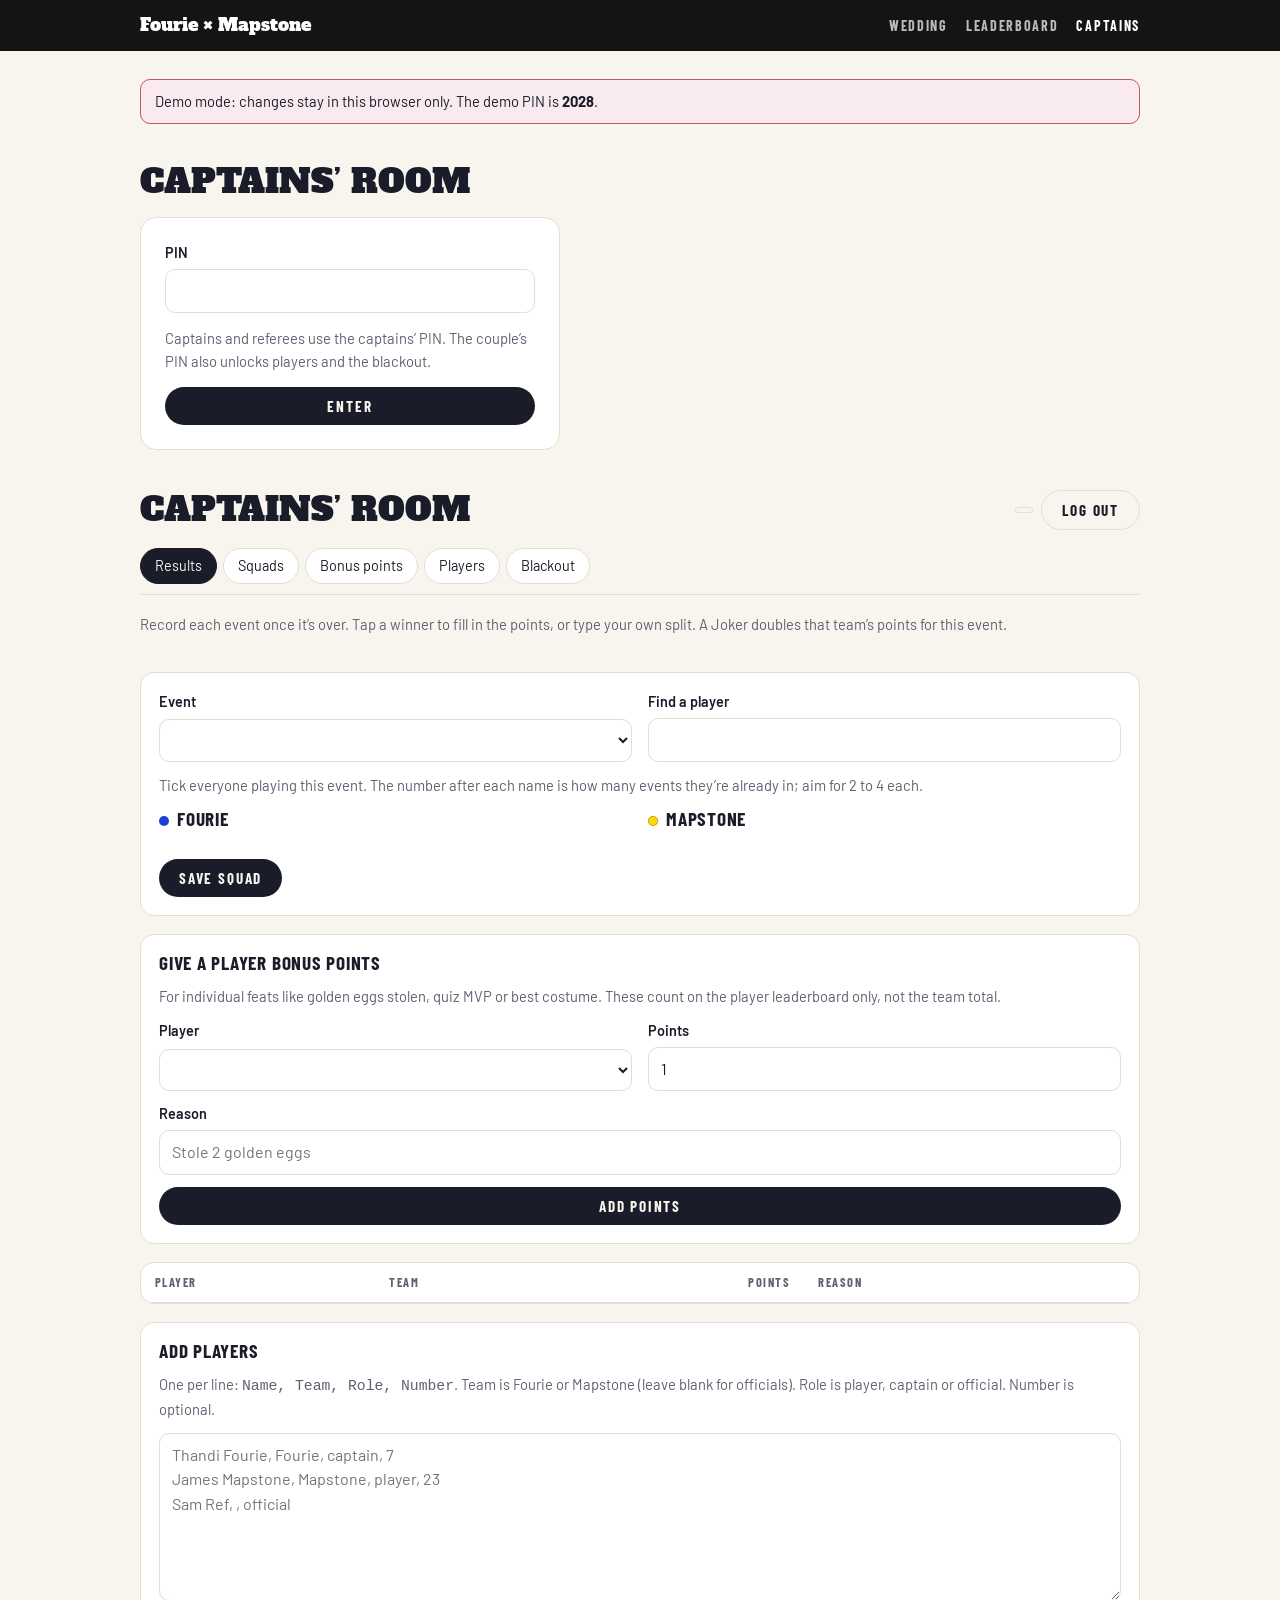
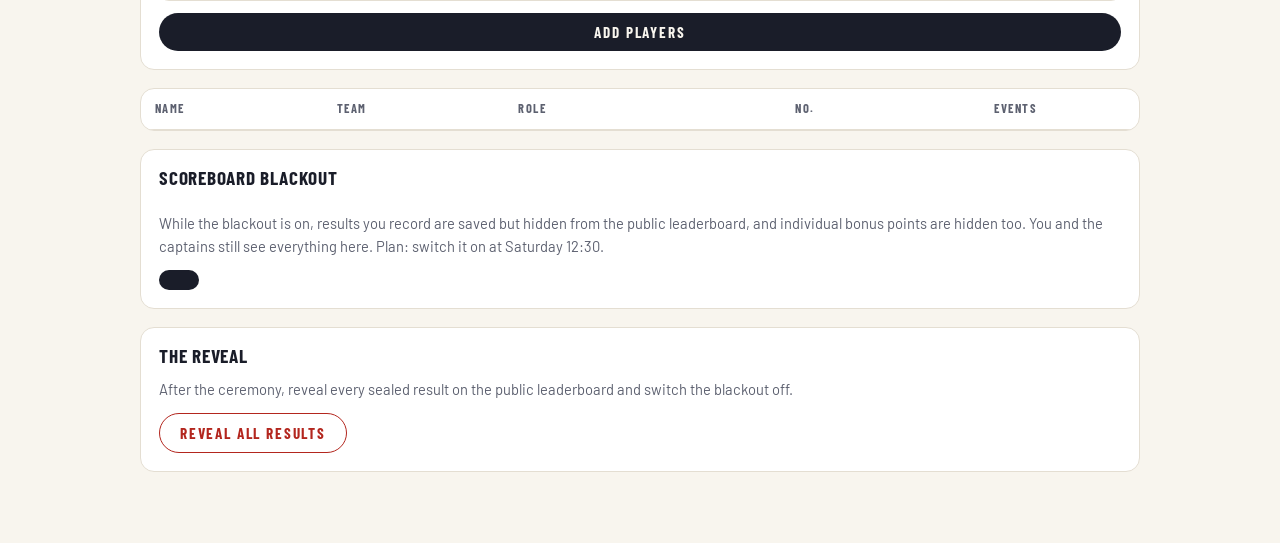
==== captains.html @ 5e683407 "Add wedding site with RSVP, leaderboard and captains' room Guest site, public leaderboard and a PIN-" ====
<!doctype html>
<html lang="en"><head><meta charset="utf-8"><meta name="viewport" content="width=device-width,initial-scale=1,viewport-fit=cover">
<title>Captains · Fourie × Mapstone</title>
<meta name="robots" content="noindex">
<link rel="preconnect" href="https://fonts.googleapis.com">
<link rel="stylesheet" href="https://fonts.googleapis.com/css2?family=Alfa+Slab+One&family=Barlow+Condensed:ital,wght@0,700;1,900&family=Barlow:wght@400;500;600&display=swap">
<link rel="stylesheet" href="assets/board.css">
<style>
.login{max-width:420px;background:var(--surface);border:1px solid var(--line);border-radius:16px;padding:24px;display:grid;gap:14px}
.tabs{display:flex;gap:6px;flex-wrap:wrap;border-bottom:1px solid var(--line);padding-bottom:10px}
.panel{display:grid;gap:18px}
.card{background:var(--surface);border:1px solid var(--line);border-radius:14px;padding:18px;display:grid;gap:12px;min-width:0}
.ev{display:grid;grid-template-columns:minmax(0,1.3fr) minmax(0,2fr);gap:14px;align-items:start}
.ev .ctrl{display:grid;gap:10px}
.line{display:flex;flex-wrap:wrap;gap:8px;align-items:center}
.line input[type=number]{width:6.5rem}
.line select{width:auto}
.field{display:grid;gap:4px;min-width:0}
.field label{font-weight:600;font-size:.9rem}
.cols{display:grid;grid-template-columns:1fr 1fr;gap:16px}
.picks{display:grid;gap:4px;max-height:420px;overflow:auto;padding-right:4px}
.pick{display:flex;gap:10px;align-items:center;padding:6px 8px;border-radius:8px}
.pick:hover{background:var(--bg)}
.pick input{width:18px;height:18px}
.pick .n{flex:1;min-width:0}
.warn{color:var(--err);font-size:.8rem;font-weight:600}
.toast{position:fixed;left:50%;bottom:calc(20px + env(safe-area-inset-bottom,0px));transform:translateX(-50%);background:var(--ink);color:#fff;padding:10px 18px;border-radius:999px;font-weight:500;z-index:10}
.toast.err{background:var(--err)}
.saved{color:var(--ok);font-weight:600;font-size:.88rem}
@media (max-width:700px){.ev,.cols{grid-template-columns:1fr}}
</style>
</head><body>
<header class="top">
  <div class="wrap bar">
    <a class="home" href="index.html">Fourie × Mapstone</a>
    <nav><a href="index.html">Wedding</a><a href="leaderboard.html">Leaderboard</a><a href="captains.html" aria-current="page">Captains</a></nav>
  </div>
</header>

<main class="wrap stack">
  <p class="demo" id="demo" hidden>Demo mode: changes stay in this browser only. The demo PIN is <strong>2028</strong>.</p>

  <section id="login-view" class="stack">
    <h2>Captains’ room</h2>
    <form class="login" id="login">
      <div class="field"><label for="pin">PIN</label><input type="password" id="pin" autocomplete="current-password" required></div>
      <p class="hint">Captains and referees use the captains’ PIN. The couple’s PIN also unlocks players and the blackout.</p>
      <p class="warn" id="login-err" role="alert" hidden></p>
      <button class="btn" type="submit">Enter</button>
    </form>
  </section>

  <section id="app" class="stack" hidden>
    <div class="row-head">
      <h2>Captains’ room</h2>
      <div class="line"><span class="pill" id="role-pill"></span><button class="btn ghost" id="logout" type="button">Log out</button></div>
    </div>
    <div class="tabs" role="tablist">
      <button class="chip on" data-tab="results" role="tab">Results</button>
      <button class="chip" data-tab="squads" role="tab">Squads</button>
      <button class="chip" data-tab="bonus" role="tab">Bonus points</button>
      <button class="chip couple" data-tab="players" role="tab">Players</button>
      <button class="chip couple" data-tab="settings" role="tab">Blackout</button>
    </div>

    <!-- RESULTS -->
    <div class="panel" data-panel="results">
      <p class="hint">Record each event once it’s over. Tap a winner to fill in the points, or type your own split. A Joker doubles that team’s points for this event.</p>
      <div id="results" class="stack"></div>
    </div>

    <!-- SQUADS -->
    <div class="panel" data-panel="squads" hidden>
      <div class="card">
        <div class="cols">
          <div class="field"><label for="sq-event">Event</label><select id="sq-event"></select></div>
          <div class="field"><label for="sq-q">Find a player</label><input type="search" id="sq-q"></div>
        </div>
        <p class="hint">Tick everyone playing this event. The number after each name is how many events they’re already in; aim for 2 to 4 each.</p>
        <div class="cols">
          <div class="stack"><h3><span class="dot df"></span>Fourie <span class="muted" id="sq-cf"></span></h3><div class="picks" id="sq-f"></div></div>
          <div class="stack"><h3><span class="dot dm"></span>Mapstone <span class="muted" id="sq-cm"></span></h3><div class="picks" id="sq-m"></div></div>
        </div>
        <div class="line"><button class="btn" id="sq-save" type="button">Save squad</button><span class="saved" id="sq-saved" hidden>Saved</span></div>
      </div>
    </div>

    <!-- BONUS -->
    <div class="panel" data-panel="bonus" hidden>
      <form class="card" id="bonus-form">
        <h3>Give a player bonus points</h3>
        <p class="hint">For individual feats like golden eggs stolen, quiz MVP or best costume. These count on the player leaderboard only, not the team total.</p>
        <div class="cols">
          <div class="field"><label for="b-player">Player</label><select id="b-player" required></select></div>
          <div class="field"><label for="b-points">Points</label><input type="number" id="b-points" value="1" step="1" required></div>
        </div>
        <div class="field"><label for="b-reason">Reason</label><input type="text" id="b-reason" placeholder="Stole 2 golden eggs"></div>
        <button class="btn" type="submit">Add points</button>
      </form>
      <div class="tbl"><table><thead><tr><th>Player</th><th>Team</th><th class="num">Points</th><th>Reason</th><th></th></tr></thead><tbody id="bonus-list"></tbody></table></div>
    </div>

    <!-- PLAYERS -->
    <div class="panel" data-panel="players" hidden>
      <form class="card" id="add-form">
        <h3>Add players</h3>
        <p class="hint">One per line: <code>Name, Team, Role, Number</code>. Team is Fourie or Mapstone (leave blank for officials). Role is player, captain or official. Number is optional.</p>
        <label class="sr" for="add-text">Players to add</label>
        <textarea id="add-text" rows="6" placeholder="Thandi Fourie, Fourie, captain, 7&#10;James Mapstone, Mapstone, player, 23&#10;Sam Ref, , official"></textarea>
        <button class="btn" type="submit">Add players</button>
      </form>
      <div class="tbl"><table><thead><tr><th>Name</th><th>Team</th><th>Role</th><th class="num">No.</th><th class="num">Events</th><th></th></tr></thead><tbody id="player-list"></tbody></table></div>
    </div>

    <!-- SETTINGS -->
    <div class="panel" data-panel="settings" hidden>
      <div class="card">
        <h3>Scoreboard blackout</h3>
        <p id="bo-status"></p>
        <p class="hint">While the blackout is on, results you record are saved but hidden from the public leaderboard, and individual bonus points are hidden too. You and the captains still see everything here. Plan: switch it on at Saturday 12:30.</p>
        <div class="line"><button class="btn" id="bo-toggle" type="button"></button></div>
      </div>
      <div class="card">
        <h3>The reveal</h3>
        <p class="hint">After the ceremony, reveal every sealed result on the public leaderboard and switch the blackout off.</p>
        <div class="line"><button class="btn danger" id="reveal" type="button">Reveal all results</button><span class="warn" id="reveal-confirm" hidden>Tap again to confirm</span></div>
      </div>
    </div>
  </section>
</main>
<div class="toast" id="toast" hidden></div>

<script src="assets/config.js"></script>
<script src="assets/store.js"></script>
<script>
const $ = id => document.getElementById(id);
const esc = s => String(s ?? "").replace(/[&<>"']/g, c => ({ "&": "&amp;", "<": "&lt;", ">": "&gt;", '"': "&quot;", "'": "&#39;" }[c]));
let pin = "", role = null, db = null, tab = "results";

function toast(msg, isErr) {
  const t = $("toast"); t.textContent = msg; t.className = "toast" + (isErr ? " err" : ""); t.hidden = false;
  clearTimeout(toast.t); toast.t = setTimeout(() => (t.hidden = true), 2600);
}
async function act(action, payload, okMsg) {
  try {
    await Wedding.call(action, Object.assign({ pin }, payload));
    await refresh();
    if (okMsg) toast(okMsg);
    return true;
  } catch (err) { toast(err.message, true); return false; }
}
async function refresh() { db = await Wedding.call("state", { pin }); render(); }
const playerName = id => (db.players.find(p => p.id === id) || {}).name || "Removed player";
const eventCounts = () => db.squads.reduce((m, s) => (m[s.playerId] = (m[s.playerId] || 0) + 1, m), {});

// ---------- login ----------
$("demo").hidden = !Wedding.isDemo();
$("login").addEventListener("submit", async e => {
  e.preventDefault();
  const tryPin = $("pin").value.trim();
  try {
    const out = await Wedding.call("login", { pin: tryPin });
    if (!out.role) throw new Error("That PIN didn’t work.");
    pin = tryPin; role = out.role;
    try { sessionStorage.setItem("fm-pin", pin); } catch (_) {}
    await enter();
  } catch (err) { $("login-err").textContent = err.message; $("login-err").hidden = false; }
});
$("logout").addEventListener("click", () => { try { sessionStorage.removeItem("fm-pin"); } catch (_) {} location.reload(); });
async function enter() {
  $("login-view").hidden = true; $("app").hidden = false;
  $("role-pill").textContent = role === "couple" ? "Couple" : "Captain";
  document.querySelectorAll(".chip.couple").forEach(b => (b.hidden = role !== "couple"));
  await refresh();
}
(async () => {
  let saved = ""; try { saved = sessionStorage.getItem("fm-pin") || ""; } catch (_) {}
  if (!saved) return;
  try { const out = await Wedding.call("login", { pin: saved }); if (out.role) { pin = saved; role = out.role; await enter(); } } catch (_) {}
})();

// ---------- tabs ----------
document.querySelectorAll("[data-tab]").forEach(b => b.addEventListener("click", () => {
  tab = b.dataset.tab;
  document.querySelectorAll("[data-tab]").forEach(x => x.classList.toggle("on", x === b));
  document.querySelectorAll("[data-panel]").forEach(p => (p.hidden = p.dataset.panel !== tab));
}));

// ---------- render ----------
function render() {
  renderResults(); renderSquadOptions(); renderSquad(); renderBonus(); renderPlayers(); renderSettings();
}

function renderResults() {
  const res = Object.fromEntries(db.results.map(r => [r.eventId, r]));
  $("results").innerHTML = db.events.map(e => {
    const r = res[e.id] || {};
    const done = !!res[e.id];
    return `<div class="card ev" data-ev="${esc(e.id)}" data-pts="${e.points}">
      <div class="stack" style="gap:4px"><h3>${esc(e.name)}</h3><span class="muted">${esc(e.day)} · worth ${e.points}</span>
        ${done ? `<span class="saved">Recorded${r.public === false ? " (sealed)" : ""}</span>` : '<span class="muted">Not recorded</span>'}</div>
      <div class="ctrl">
        <div class="line">
          <button class="btn f" type="button" data-quick="F">Fourie win</button>
          <button class="btn m" type="button" data-quick="M">Mapstone win</button>
          <button class="btn ghost" type="button" data-quick="D">Draw</button>
        </div>
        <div class="line">
          <label for="f-${esc(e.id)}">Fourie</label><input type="number" id="f-${esc(e.id)}" data-k="f" value="${done ? r.fouriePts : ""}" step="1">
          <label for="m-${esc(e.id)}">Mapstone</label><input type="number" id="m-${esc(e.id)}" data-k="m" value="${done ? r.mapstonePts : ""}" step="1">
          <label for="j-${esc(e.id)}">Joker</label>
          <select id="j-${esc(e.id)}" data-k="j"><option value="">None</option><option ${r.joker === "Fourie" ? "selected" : ""}>Fourie</option><option ${r.joker === "Mapstone" ? "selected" : ""}>Mapstone</option></select>
        </div>
        <label class="sr" for="n-${esc(e.id)}">Note</label>
        <input type="text" id="n-${esc(e.id)}" data-k="n" placeholder="Note (optional)" value="${esc(r.note || "")}">
        <div class="line"><button class="btn" type="button" data-save>Save result</button>${done ? '<button class="btn danger" type="button" data-clear>Clear</button>' : ""}</div>
      </div></div>`;
  }).join("");
}
$("results").addEventListener("click", e => {
  const card = e.target.closest("[data-ev]"); if (!card) return;
  const id = card.dataset.ev, pts = +card.dataset.pts;
  const f = card.querySelector('[data-k="f"]'), m = card.querySelector('[data-k="m"]');
  const q = e.target.dataset.quick;
  if (q) { f.value = q === "F" ? pts : q === "D" ? pts / 2 : 0; m.value = q === "M" ? pts : q === "D" ? pts / 2 : 0; return; }
  if ("save" in e.target.dataset) {
    if (f.value === "" && m.value === "") return toast("Pick a winner or enter points first.", true);
    act("saveResult", { eventId: id, fouriePts: +f.value || 0, mapstonePts: +m.value || 0, joker: card.querySelector('[data-k="j"]').value, note: card.querySelector('[data-k="n"]').value }, "Result saved");
  }
  if ("clear" in e.target.dataset) act("saveResult", { eventId: id, clear: true }, "Result cleared");
});

function renderSquadOptions() {
  const sel = $("sq-event"), cur = sel.value;
  sel.innerHTML = db.events.map(e => `<option value="${esc(e.id)}">${esc(e.name)} (${esc(e.day)})</option>`).join("");
  if (cur) sel.value = cur;
}
function renderSquad() {
  const ev = $("sq-event").value, q = $("sq-q").value.trim().toLowerCase();
  const inSquad = new Set(db.squads.filter(s => s.eventId === ev).map(s => s.playerId));
  const counts = eventCounts();
  const list = team => db.players.filter(p => p.team === team && (!q || p.name.toLowerCase().includes(q)))
    .sort((a, b) => a.name.localeCompare(b.name))
    .map(p => { const n = counts[p.id] || 0; return `<label class="pick"><input type="checkbox" value="${esc(p.id)}" ${inSquad.has(p.id) ? "checked" : ""}><span class="n">${esc(p.name)}</span><span class="${n > 4 ? "warn" : "muted"}">${n}</span></label>`; }).join("")
    || '<p class="muted">No players yet.</p>';
  $("sq-f").innerHTML = list("Fourie"); $("sq-m").innerHTML = list("Mapstone");
  updateSquadCounts(); $("sq-saved").hidden = true;
}
function updateSquadCounts() {
  $("sq-cf").textContent = "(" + $("sq-f").querySelectorAll("input:checked").length + " picked)";
  $("sq-cm").textContent = "(" + $("sq-m").querySelectorAll("input:checked").length + " picked)";
}
$("sq-event").addEventListener("change", renderSquad);
$("sq-q").addEventListener("input", renderSquad);
["sq-f", "sq-m"].forEach(id => $(id).addEventListener("change", () => { updateSquadCounts(); $("sq-saved").hidden = true; }));
$("sq-save").addEventListener("click", async () => {
  const ev = $("sq-event").value;
  // Players hidden by the search box keep their current squad status.
  const visible = new Set([...document.querySelectorAll("#sq-f input, #sq-m input")].map(i => i.value));
  const kept = db.squads.filter(s => s.eventId === ev && !visible.has(s.playerId)).map(s => s.playerId);
  const picked = [...document.querySelectorAll("#sq-f input:checked, #sq-m input:checked")].map(i => i.value);
  if (await act("saveSquad", { eventId: ev, playerIds: kept.concat(picked) }, "Squad saved")) $("sq-saved").hidden = false;
});

function renderBonus() {
  const sel = $("b-player"), cur = sel.value;
  sel.innerHTML = '<option value="">Choose a player</option>' + db.players.filter(p => p.team).sort((a, b) => a.name.localeCompare(b.name))
    .map(p => `<option value="${esc(p.id)}">${esc(p.name)} (${esc(p.team)})</option>`).join("");
  if (cur) sel.value = cur;
  $("bonus-list").innerHTML = db.bonuses.length ? db.bonuses.slice().reverse().map(b => {
    const p = db.players.find(x => x.id === b.playerId) || {};
    return `<tr><td>${esc(playerName(b.playerId))}</td><td>${esc(p.team || "")}</td><td class="num">${b.points}</td><td>${esc(b.reason)}</td><td class="num"><button class="btn ghost" type="button" data-del-bonus="${esc(b.id)}">Remove</button></td></tr>`;
  }).join("") : '<tr><td colspan="5" class="muted">No bonus points yet.</td></tr>';
}
$("bonus-form").addEventListener("submit", e => {
  e.preventDefault();
  if (!$("b-player").value) return toast("Choose a player first.", true);
  act("addBonus", { playerId: $("b-player").value, points: +$("b-points").value || 0, reason: $("b-reason").value }, "Points added")
    .then(ok => { if (ok) $("b-reason").value = ""; });
});
$("bonus-list").addEventListener("click", e => { const id = e.target.dataset.delBonus; if (id) act("deleteBonus", { id }, "Removed"); });

function renderPlayers() {
  if (role !== "couple") return;
  const counts = eventCounts();
  const opt = (v, cur, label) => `<option value="${v}" ${v === cur ? "selected" : ""}>${label || v || "None"}</option>`;
  $("player-list").innerHTML = db.players.length ? db.players.slice().sort((a, b) => a.name.localeCompare(b.name)).map(p => `<tr data-pid="${esc(p.id)}">
    <td>${esc(p.name)}</td>
    <td><label class="sr" for="pt-${esc(p.id)}">Team</label><select id="pt-${esc(p.id)}" data-field="team">${opt("Fourie", p.team)}${opt("Mapstone", p.team)}${opt("", p.team, "No team")}</select></td>
    <td><label class="sr" for="pr-${esc(p.id)}">Role</label><select id="pr-${esc(p.id)}" data-field="role">${opt("player", p.role, "Player")}${opt("captain", p.role, "Captain")}${opt("official", p.role, "Official")}</select></td>
    <td class="num">${esc(p.number)}</td><td class="num">${counts[p.id] || 0}</td>
    <td class="num"><button class="btn danger" type="button" data-del-player>Remove</button></td></tr>`).join("")
    : '<tr><td colspan="6" class="muted">No players yet. Add them above.</td></tr>';
}
$("player-list").addEventListener("change", e => {
  const tr = e.target.closest("[data-pid]"); const f = e.target.dataset.field;
  if (tr && f) act("updatePlayer", { player: { id: tr.dataset.pid, [f]: e.target.value } }, "Saved");
});
$("player-list").addEventListener("click", e => {
  if (!("delPlayer" in e.target.dataset)) return;
  const tr = e.target.closest("[data-pid]");
  if (e.target.dataset.armed) return act("deletePlayer", { id: tr.dataset.pid }, "Player removed");
  e.target.dataset.armed = "1"; e.target.textContent = "Tap to confirm";
  setTimeout(() => { if (e.target.isConnected) { delete e.target.dataset.armed; e.target.textContent = "Remove"; } }, 4000);
});
$("add-form").addEventListener("submit", e => {
  e.preventDefault();
  const players = $("add-text").value.split("\n").map(l => l.split(",").map(s => s.trim())).filter(a => a[0])
    .map(([name, team = "", r = "player", number = ""]) => {
      const t = team.toLowerCase().startsWith("f") ? "Fourie" : team.toLowerCase().startsWith("m") ? "Mapstone" : "";
      const rl = ["player", "captain", "official"].includes(r.toLowerCase()) ? r.toLowerCase() : "player";
      return { name, team: t, role: rl, number };
    });
  if (!players.length) return toast("Add at least one name.", true);
  act("addPlayers", { players }, players.length + " added").then(ok => { if (ok) $("add-text").value = ""; });
});

function renderSettings() {
  if (role !== "couple") return;
  const on = db.settings.blackout;
  $("bo-status").innerHTML = on ? "<strong>The blackout is ON.</strong> The public leaderboard is frozen." : "<strong>The blackout is off.</strong> Results show on the public leaderboard as soon as they’re saved.";
  $("bo-toggle").textContent = on ? "Switch blackout off" : "Switch blackout on";
}
$("bo-toggle").addEventListener("click", () => act("setBlackout", { on: !db.settings.blackout }, "Blackout updated"));
$("reveal").addEventListener("click", () => {
  const c = $("reveal-confirm");
  if (c.hidden) { c.hidden = false; setTimeout(() => (c.hidden = true), 4000); return; }
  c.hidden = true; act("revealAll", {}, "All results revealed");
});
</script>
</body></html>
---- assets/board.css ----
/* Shared styles for the leaderboard and captains' pages. Same palette and type as the main site. */
:root{
  --bg:#f8f5ee; --surface:#ffffff; --fg:#1a1d29; --muted:#5d6170; --line:#e4ded2;
  --blue:#1C3FD1; --midnight:#0A1450; --canary:#FFD60A; --ink:#141414; --accent:#C2546E; --ok:#2f7d4f; --err:#b3261e;
  --slab:"Alfa Slab One", Rockwell, Georgia, serif;
  --cond:"Barlow Condensed", "Arial Narrow", sans-serif;
  --body:"Barlow", "Segoe UI", system-ui, sans-serif;
}
@media (prefers-color-scheme: dark){:root:not([data-theme="light"]){--bg:#11131a;--surface:#1a1d27;--fg:#eeede8;--muted:#a6a9b4;--line:#2c303d;--accent:#E9839B;--ok:#6fcf97;--err:#f2867d;color-scheme:dark}}
:root[data-theme="dark"]{--bg:#11131a;--surface:#1a1d27;--fg:#eeede8;--muted:#a6a9b4;--line:#2c303d;--accent:#E9839B;--ok:#6fcf97;--err:#f2867d;color-scheme:dark}
*{box-sizing:border-box}
body{margin:0;background:var(--bg);color:var(--fg);font-family:var(--body);font-size:16px;line-height:1.55}
.wrap{max-width:1040px;margin:0 auto;padding-inline:20px}
.stack{display:grid;gap:18px}
main.stack{padding-block:28px 72px;gap:40px}
h1,h2,h3{margin:0;text-wrap:balance;line-height:1.05}
h2{font-family:var(--slab);font-weight:400;font-size:clamp(1.5rem,4vw,2.1rem);text-transform:uppercase}
h3{font-family:var(--cond);font-weight:700;font-size:1.2rem;text-transform:uppercase;letter-spacing:.04em}
p{margin:0}
.hint,.muted{color:var(--muted);font-size:.92rem}
.sr{position:absolute;width:1px;height:1px;overflow:hidden;clip:rect(0 0 0 0)}

.top{background:var(--ink);color:#fff;position:sticky;top:env(safe-area-inset-top,0px);z-index:5}
.top .bar{display:flex;flex-wrap:wrap;gap:8px 20px;align-items:center;justify-content:space-between;padding-block:12px}
.top .home{font-family:var(--slab);color:#fff;text-decoration:none;font-size:1.1rem}
.top nav{display:flex;gap:18px;flex-wrap:wrap}
.top nav a{font-family:var(--cond);font-weight:700;letter-spacing:.12em;text-transform:uppercase;font-size:.88rem;color:#bbb;text-decoration:none}
.top nav a[aria-current="page"],.top nav a:hover{color:#fff}

.demo{background:color-mix(in srgb,var(--accent) 12%,var(--surface));border:1px solid var(--accent);border-radius:10px;padding:10px 14px;font-size:.92rem}
.dark{background:var(--ink);color:#f3f3f3;border-radius:12px;padding:14px 18px;font-weight:500}

/* Scoreboard */
.score{display:grid;grid-template-columns:1fr auto 1fr;border-radius:20px;overflow:hidden;min-height:220px}
.score .team{display:grid;justify-items:center;align-content:center;gap:2px;padding:24px 12px;text-align:center}
.score .f{background:var(--blue);color:#fff}
.score .m{background:var(--canary);color:var(--ink)}
.score .tname{font-family:var(--cond);font-weight:700;letter-spacing:.2em;text-transform:uppercase}
.score .pts{font-family:var(--slab);font-size:clamp(3.6rem,13vw,7rem);line-height:1;font-variant-numeric:tabular-nums}
.score .tsub{font-family:var(--cond);font-style:italic;font-weight:900;text-transform:uppercase;font-size:.95rem;opacity:.85}
.score .midcol{background:var(--ink);color:#fff;display:grid;align-content:center;justify-items:center;padding:12px 16px;gap:4px}
.score .vs{font-family:var(--slab);font-size:1.6rem}
.score .of{font-size:.75rem;letter-spacing:.12em;text-transform:uppercase;color:#aaa;white-space:nowrap}
.tug{display:flex;height:12px;border-radius:6px;overflow:hidden;gap:3px;background:var(--line)}
.tug i{display:block;transition:flex .6s ease}
.tug i:first-child{background:var(--blue)}
.tug i:last-child{background:var(--canary)}

/* Tables */
.tbl{overflow-x:auto;border:1px solid var(--line);border-radius:14px;background:var(--surface)}
table{border-collapse:collapse;width:100%;min-width:560px;font-size:.95rem}
th,td{text-align:left;padding:10px 14px;border-bottom:1px solid var(--line);vertical-align:middle}
th{font-family:var(--cond);font-weight:700;letter-spacing:.12em;text-transform:uppercase;font-size:.78rem;color:var(--muted)}
tr:last-child td{border-bottom:0}
.num{text-align:right;font-variant-numeric:tabular-nums}
.strong{font-weight:600}
.pill{display:inline-block;font-family:var(--cond);font-weight:700;font-size:.75rem;letter-spacing:.08em;text-transform:uppercase;padding:2px 8px;border-radius:4px;border:1px solid var(--line);white-space:nowrap}
.pill.pf{background:var(--blue);color:#fff;border-color:var(--blue)}
.pill.pm{background:var(--canary);color:var(--ink);border-color:var(--canary)}
.pill.joker{border-color:var(--accent);color:var(--accent)}
.dot{display:inline-block;width:10px;height:10px;border-radius:50%;margin-right:8px;vertical-align:baseline}
.df{background:var(--blue)} .dm{background:var(--canary);box-shadow:inset 0 0 0 1px rgba(0,0,0,.25)}

.row-head{display:flex;flex-wrap:wrap;gap:10px 18px;align-items:center;justify-content:space-between}
.filters{display:flex;gap:6px;flex-wrap:wrap}
.chip{font:inherit;font-size:.9rem;border:1.5px solid var(--line);background:var(--surface);color:var(--fg);border-radius:999px;padding:6px 14px;cursor:pointer}
.chip.on{background:var(--fg);color:var(--bg);border-color:var(--fg)}

input[type=search],input[type=text],input[type=password],input[type=number],select,textarea{font:inherit;color:var(--fg);background:var(--surface);border:1.5px solid var(--line);border-radius:10px;padding:9px 12px;width:100%}
input:focus-visible,select:focus-visible,textarea:focus-visible,button:focus-visible,a:focus-visible{outline:3px solid var(--blue);outline-offset:2px}
.btn{font-family:var(--cond);font-weight:700;letter-spacing:.12em;text-transform:uppercase;font-size:.95rem;background:var(--fg);color:var(--bg);border:0;border-radius:999px;padding:10px 20px;cursor:pointer}
.btn.ghost{background:transparent;color:var(--fg);border:1.5px solid var(--line)}
.btn.f{background:var(--blue);color:#fff}
.btn.m{background:var(--canary);color:var(--ink)}
.btn.danger{background:transparent;color:var(--err);border:1.5px solid var(--err)}
.btn:disabled{opacity:.5;cursor:default}

@media (max-width:560px){
  .score{grid-template-columns:1fr 1fr}
  .score .midcol{grid-column:1 / -1;grid-row:2;flex-direction:row;display:flex;gap:10px;justify-content:center}
}
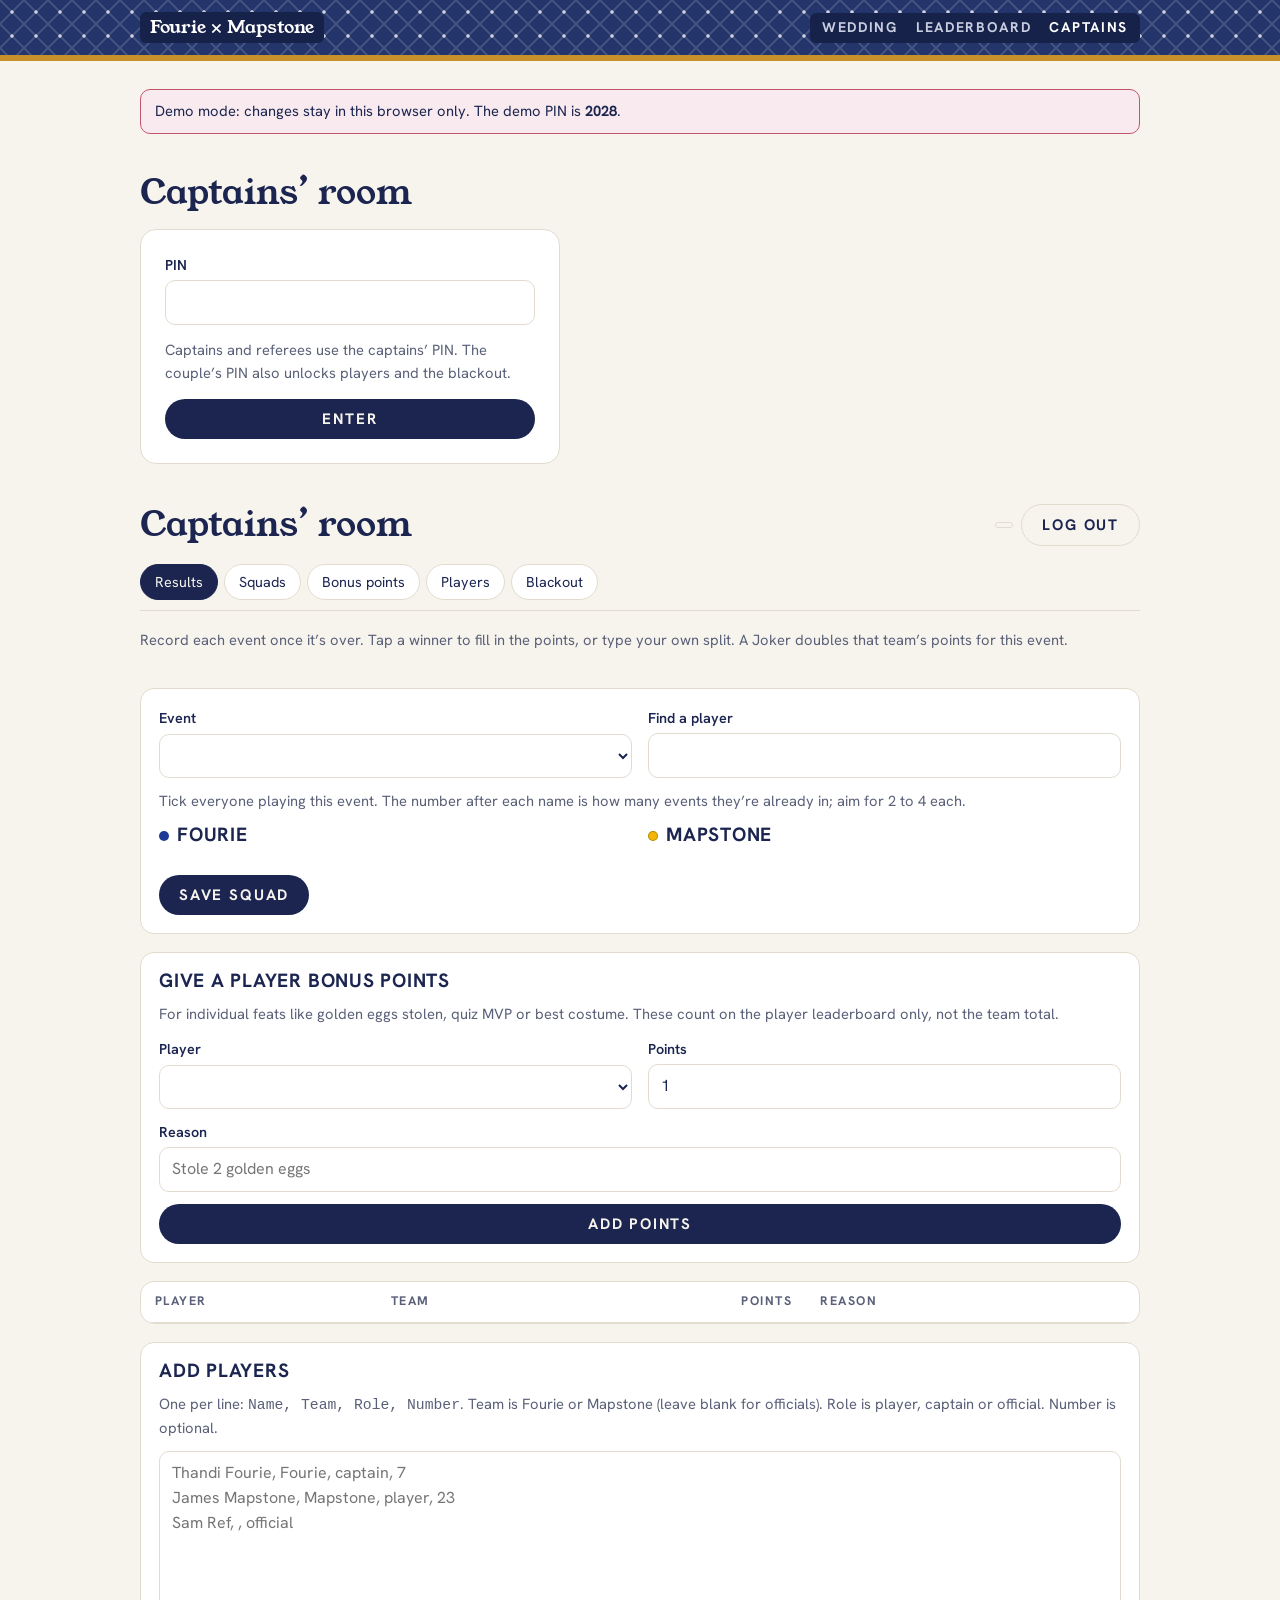
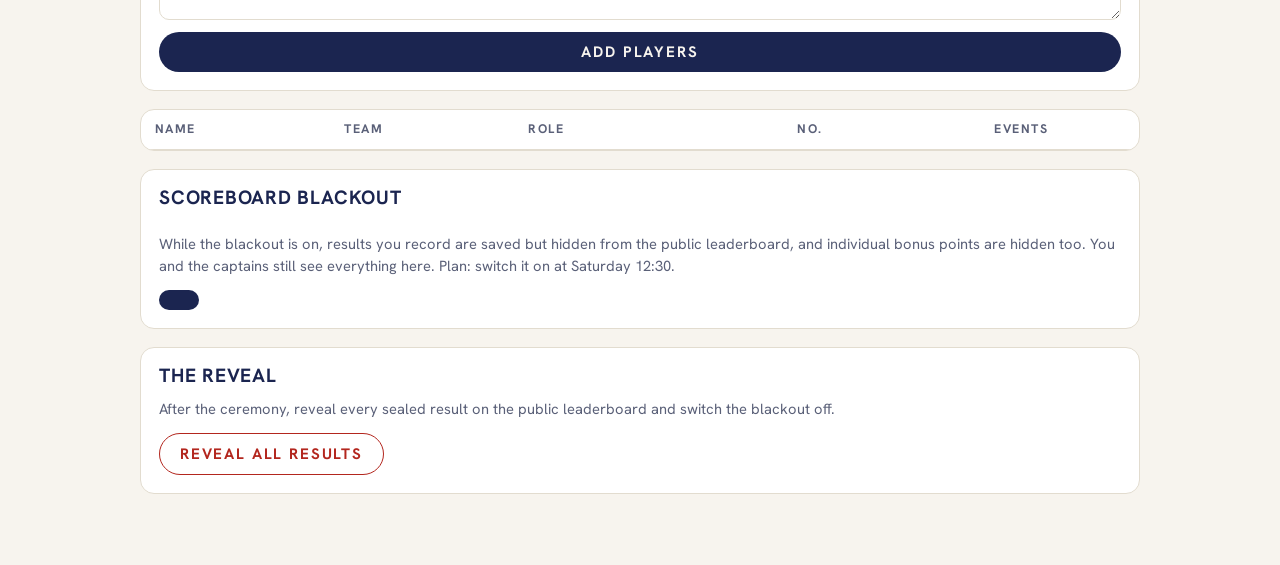
==== commit 669c6c05: "Restyle site in shweshwe and rebrand teams from the family crests Indigo shweshwe hero and palette f" ====
--- a/captains.html
+++ b/captains.html
@@ -3,7 +3,7 @@
 <title>Captains · Fourie × Mapstone</title>
 <meta name="robots" content="noindex">
 <link rel="preconnect" href="https://fonts.googleapis.com">
-<link rel="stylesheet" href="https://fonts.googleapis.com/css2?family=Alfa+Slab+One&family=Barlow+Condensed:ital,wght@0,700;1,900&family=Barlow:wght@400;500;600&display=swap">
+<link rel="stylesheet" href="https://fonts.googleapis.com/css2?family=Young+Serif&family=Hanken+Grotesk:wght@400;500;600;700&display=swap">
 <link rel="stylesheet" href="assets/board.css">
 <style>
 .login{max-width:420px;background:var(--surface);border:1px solid var(--line);border-radius:16px;padding:24px;display:grid;gap:14px}
@@ -30,6 +30,42 @@
 @media (max-width:700px){.ev,.cols{grid-template-columns:1fr}}
 </style>
 </head><body>
+<svg width="0" height="0" style="position:absolute" aria-hidden="true"><defs>
+  <clipPath id="shieldClip"><path d="M8 6H92V50C92 78 74 98 50 106C26 98 8 78 8 50Z"/></clipPath>
+  <symbol id="arms-f" viewBox="0 0 100 110">
+    <g clip-path="url(#shieldClip)">
+      <rect width="100" height="110" fill="#D9A63A"/>
+      <g transform="rotate(45 50 60)">
+        <rect x="-40" y="-40" width="12" height="200" fill="#1F3A93"/><rect x="-16" y="-40" width="12" height="200" fill="#1F3A93"/>
+        <rect x="8" y="-40" width="12" height="200" fill="#1F3A93"/><rect x="32" y="-40" width="12" height="200" fill="#1F3A93"/>
+        <rect x="56" y="-40" width="12" height="200" fill="#1F3A93"/><rect x="80" y="-40" width="12" height="200" fill="#1F3A93"/>
+        <rect x="104" y="-40" width="12" height="200" fill="#1F3A93"/><rect x="128" y="-40" width="12" height="200" fill="#1F3A93"/>
+      </g>
+      <rect x="0" y="0" width="100" height="32" fill="#ECE8DF"/>
+      <polygon points="50,9 52.6,13.2 57.5,12.5 56.2,17 60,20 56.2,23 57.5,27.5 52.6,26.8 50,31 47.4,26.8 42.5,27.5 43.8,23 40,20 43.8,17 42.5,12.5 47.4,13.2" fill="#B8322A"/>
+      <circle cx="50" cy="20" r="4.6" fill="#D2483D"/>
+    </g>
+    <path d="M8 6H92V50C92 78 74 98 50 106C26 98 8 78 8 50Z" fill="none" stroke="#142456" stroke-width="3"/>
+    <path d="M8 32H92" stroke="#142456" stroke-width="2"/>
+  </symbol>
+  <symbol id="fleur" viewBox="0 0 100 80">
+    <path d="M50 4C58 18 60 32 50 48C40 32 42 18 50 4Z"/>
+    <path d="M46 48C30 46 18 34 24 22C28 16 36 18 36 26C34 22 28 24 30 30C32 38 40 42 46 42Z"/>
+    <path d="M54 48C70 46 82 34 76 22C72 16 64 18 64 26C66 22 72 24 70 30C68 38 60 42 54 42Z"/>
+    <rect x="30" y="46" width="40" height="7" rx="2"/>
+    <path d="M44 53L40 70L50 63L60 70L56 53Z"/>
+  </symbol>
+  <symbol id="arms-m" viewBox="0 0 100 110">
+    <g clip-path="url(#shieldClip)">
+      <rect width="100" height="110" fill="#F2B705"/>
+      <path d="M0 76L50 38L100 76V94L50 56L0 94Z" fill="#17150F"/>
+      <polygon points="28,14 30.6,21.4 38.5,21.5 32.2,26.3 34.5,33.9 28,29.4 21.5,33.9 23.8,26.3 17.5,21.5 25.4,21.4" fill="#17150F"/>
+      <polygon points="72,14 74.6,21.4 82.5,21.5 76.2,26.3 78.5,33.9 72,29.4 65.5,33.9 67.8,26.3 61.5,21.5 69.4,21.4" fill="#17150F"/>
+      <svg x="34" y="66" width="32" height="26" viewBox="0 0 100 80" fill="#17150F"><use href="#fleur"/></svg>
+    </g>
+    <path d="M8 6H92V50C92 78 74 98 50 106C26 98 8 78 8 50Z" fill="none" stroke="#17150F" stroke-width="3"/>
+  </symbol>
+</defs></svg>
 <header class="top">
   <div class="wrap bar">
     <a class="home" href="index.html">Fourie × Mapstone</a>
--- a/assets/board.css
+++ b/assets/board.css
@@ -1,44 +1,53 @@
 /* Shared styles for the leaderboard and captains' pages. Same palette and type as the main site. */
 :root{
-  --bg:#f8f5ee; --surface:#ffffff; --fg:#1a1d29; --muted:#5d6170; --line:#e4ded2;
-  --blue:#1C3FD1; --midnight:#0A1450; --canary:#FFD60A; --ink:#141414; --accent:#C2546E; --ok:#2f7d4f; --err:#b3261e;
-  --slab:"Alfa Slab One", Rockwell, Georgia, serif;
-  --cond:"Barlow Condensed", "Arial Narrow", sans-serif;
-  --body:"Barlow", "Segoe UI", system-ui, sans-serif;
+  --bg:#F7F4EE; --surface:#ffffff; --fg:#1B2550; --muted:#5a6078; --line:#E2DCCF;
+  --indigo:#24356B; --indigo-deep:#17224A; --ochre:#C8902A;
+  --blue:#1F3A93; --midnight:#142456; --canary:#F2B705; --ink:#17150F; --f-argent:#ECE8DF; --m-argent:#F3EEE2; --accent:#C2546E; --ok:#2f7d4f; --err:#b3261e;
+  --slab:"Young Serif", Georgia, "Times New Roman", serif;
+  --cond:"Hanken Grotesk", "Segoe UI", system-ui, sans-serif;
+  --body:"Hanken Grotesk", "Segoe UI", system-ui, sans-serif;
+  --print-f:url("data:image/svg+xml,%3Csvg xmlns='http://www.w3.org/2000/svg' width='32' height='32'%3E%3Crect width='32' height='32' fill='%231F3A93'/%3E%3Cpath d='M0 0L32 32M-16 16L16 48M16 -16L48 16' stroke='%23D9A63A' stroke-width='5'/%3E%3Cpath d='M0 0L32 32M-16 16L16 48M16 -16L48 16' stroke='%23142456' stroke-width='1'/%3E%3Ccircle cx='8' cy='24' r='1.6' fill='%23ECE8DF'/%3E%3Ccircle cx='24' cy='8' r='1.6' fill='%23ECE8DF'/%3E%3C/svg%3E");
+  --print-m:url("data:image/svg+xml,%3Csvg xmlns='http://www.w3.org/2000/svg' width='28' height='28'%3E%3Crect width='28' height='28' fill='%23F2B705'/%3E%3Cpath d='M5 16L14 8L23 16' fill='none' stroke='%2317150F' stroke-width='3'/%3E%3Ccircle cx='0' cy='28' r='2' fill='%2317150F'/%3E%3Ccircle cx='28' cy='28' r='2' fill='%2317150F'/%3E%3Ccircle cx='14' cy='22' r='1.4' fill='%23F3EEE2'/%3E%3C/svg%3E");
+
 }
-@media (prefers-color-scheme: dark){:root:not([data-theme="light"]){--bg:#11131a;--surface:#1a1d27;--fg:#eeede8;--muted:#a6a9b4;--line:#2c303d;--accent:#E9839B;--ok:#6fcf97;--err:#f2867d;color-scheme:dark}}
-:root[data-theme="dark"]{--bg:#11131a;--surface:#1a1d27;--fg:#eeede8;--muted:#a6a9b4;--line:#2c303d;--accent:#E9839B;--ok:#6fcf97;--err:#f2867d;color-scheme:dark}
+@media (prefers-color-scheme: dark){:root:not([data-theme="light"]){--bg:#10152B;--surface:#18203D;--fg:#EEEAE0;--muted:#A9AEC4;--line:#2A3358;--accent:#E9839B;--ok:#6fcf97;--err:#f2867d;color-scheme:dark}}
+:root[data-theme="dark"]{--bg:#10152B;--surface:#18203D;--fg:#EEEAE0;--muted:#A9AEC4;--line:#2A3358;--accent:#E9839B;--ok:#6fcf97;--err:#f2867d;color-scheme:dark}
 *{box-sizing:border-box}
 body{margin:0;background:var(--bg);color:var(--fg);font-family:var(--body);font-size:16px;line-height:1.55}
 .wrap{max-width:1040px;margin:0 auto;padding-inline:20px}
 .stack{display:grid;gap:18px}
 main.stack{padding-block:28px 72px;gap:40px}
 h1,h2,h3{margin:0;text-wrap:balance;line-height:1.05}
-h2{font-family:var(--slab);font-weight:400;font-size:clamp(1.5rem,4vw,2.1rem);text-transform:uppercase}
+h2{font-family:var(--slab);font-weight:400;font-size:clamp(1.6rem,4vw,2.2rem)}
 h3{font-family:var(--cond);font-weight:700;font-size:1.2rem;text-transform:uppercase;letter-spacing:.04em}
 p{margin:0}
 .hint,.muted{color:var(--muted);font-size:.92rem}
 .sr{position:absolute;width:1px;height:1px;overflow:hidden;clip:rect(0 0 0 0)}
 
-.top{background:var(--ink);color:#fff;position:sticky;top:env(safe-area-inset-top,0px);z-index:5}
+.top{background-color:var(--indigo);background-image:radial-gradient(circle,rgba(255,255,255,.7) 1.4px,transparent 2px),linear-gradient(45deg,transparent 47%,rgba(255,255,255,.14) 48% 52%,transparent 53%),linear-gradient(-45deg,transparent 47%,rgba(255,255,255,.14) 48% 52%,transparent 53%);background-size:24px 24px;border-bottom:6px solid var(--ochre);color:#fff;position:sticky;top:env(safe-area-inset-top,0px);z-index:5}
 .top .bar{display:flex;flex-wrap:wrap;gap:8px 20px;align-items:center;justify-content:space-between;padding-block:12px}
-.top .home{font-family:var(--slab);color:#fff;text-decoration:none;font-size:1.1rem}
+.top .home{font-family:var(--slab);font-weight:400;color:#fff;text-decoration:none;font-size:1.1rem;background:var(--indigo-deep);padding:2px 10px;border-radius:6px}
 .top nav{display:flex;gap:18px;flex-wrap:wrap}
-.top nav a{font-family:var(--cond);font-weight:700;letter-spacing:.12em;text-transform:uppercase;font-size:.88rem;color:#bbb;text-decoration:none}
+.top nav{background:var(--indigo-deep);padding:4px 12px;border-radius:6px}
+.top nav a{font-family:var(--cond);font-weight:700;letter-spacing:.12em;text-transform:uppercase;font-size:.88rem;color:#c9cde0;text-decoration:none}
 .top nav a[aria-current="page"],.top nav a:hover{color:#fff}
 
 .demo{background:color-mix(in srgb,var(--accent) 12%,var(--surface));border:1px solid var(--accent);border-radius:10px;padding:10px 14px;font-size:.92rem}
-.dark{background:var(--ink);color:#f3f3f3;border-radius:12px;padding:14px 18px;font-weight:500}
+.dark{background:var(--indigo-deep);color:#f3f3f3;border-radius:12px;padding:14px 18px;font-weight:500}
 
 /* Scoreboard */
 .score{display:grid;grid-template-columns:1fr auto 1fr;border-radius:20px;overflow:hidden;min-height:220px}
 .score .team{display:grid;justify-items:center;align-content:center;gap:2px;padding:24px 12px;text-align:center}
-.score .f{background:var(--blue);color:#fff}
-.score .m{background:var(--canary);color:var(--ink)}
+.score .f{background:var(--print-f);color:var(--midnight)}
+.score .m{background:var(--print-m);color:var(--ink)}
 .score .tname{font-family:var(--cond);font-weight:700;letter-spacing:.2em;text-transform:uppercase}
 .score .pts{font-family:var(--slab);font-size:clamp(3.6rem,13vw,7rem);line-height:1;font-variant-numeric:tabular-nums}
-.score .tsub{font-family:var(--cond);font-style:italic;font-weight:900;text-transform:uppercase;font-size:.95rem;opacity:.85}
-.score .midcol{background:var(--ink);color:#fff;display:grid;align-content:center;justify-items:center;padding:12px 16px;gap:4px}
+.score .team svg{width:54px;height:auto;filter:drop-shadow(0 3px 6px rgba(0,0,0,.3))}
+.score .tname,.score .pts{padding:2px 14px;border-radius:6px}
+.score .f .tname,.score .f .pts{background:var(--f-argent)}
+.score .m .tname,.score .m .pts{background:var(--m-argent)}
+.score .tsub{font-family:var(--cond);font-weight:700;text-transform:uppercase;font-size:.95rem;opacity:.85}
+.score .midcol{background:var(--indigo-deep);color:#fff;display:grid;align-content:center;justify-items:center;padding:12px 16px;gap:4px}
 .score .vs{font-family:var(--slab);font-size:1.6rem}
 .score .of{font-size:.75rem;letter-spacing:.12em;text-transform:uppercase;color:#aaa;white-space:nowrap}
 .tug{display:flex;height:12px;border-radius:6px;overflow:hidden;gap:3px;background:var(--line)}
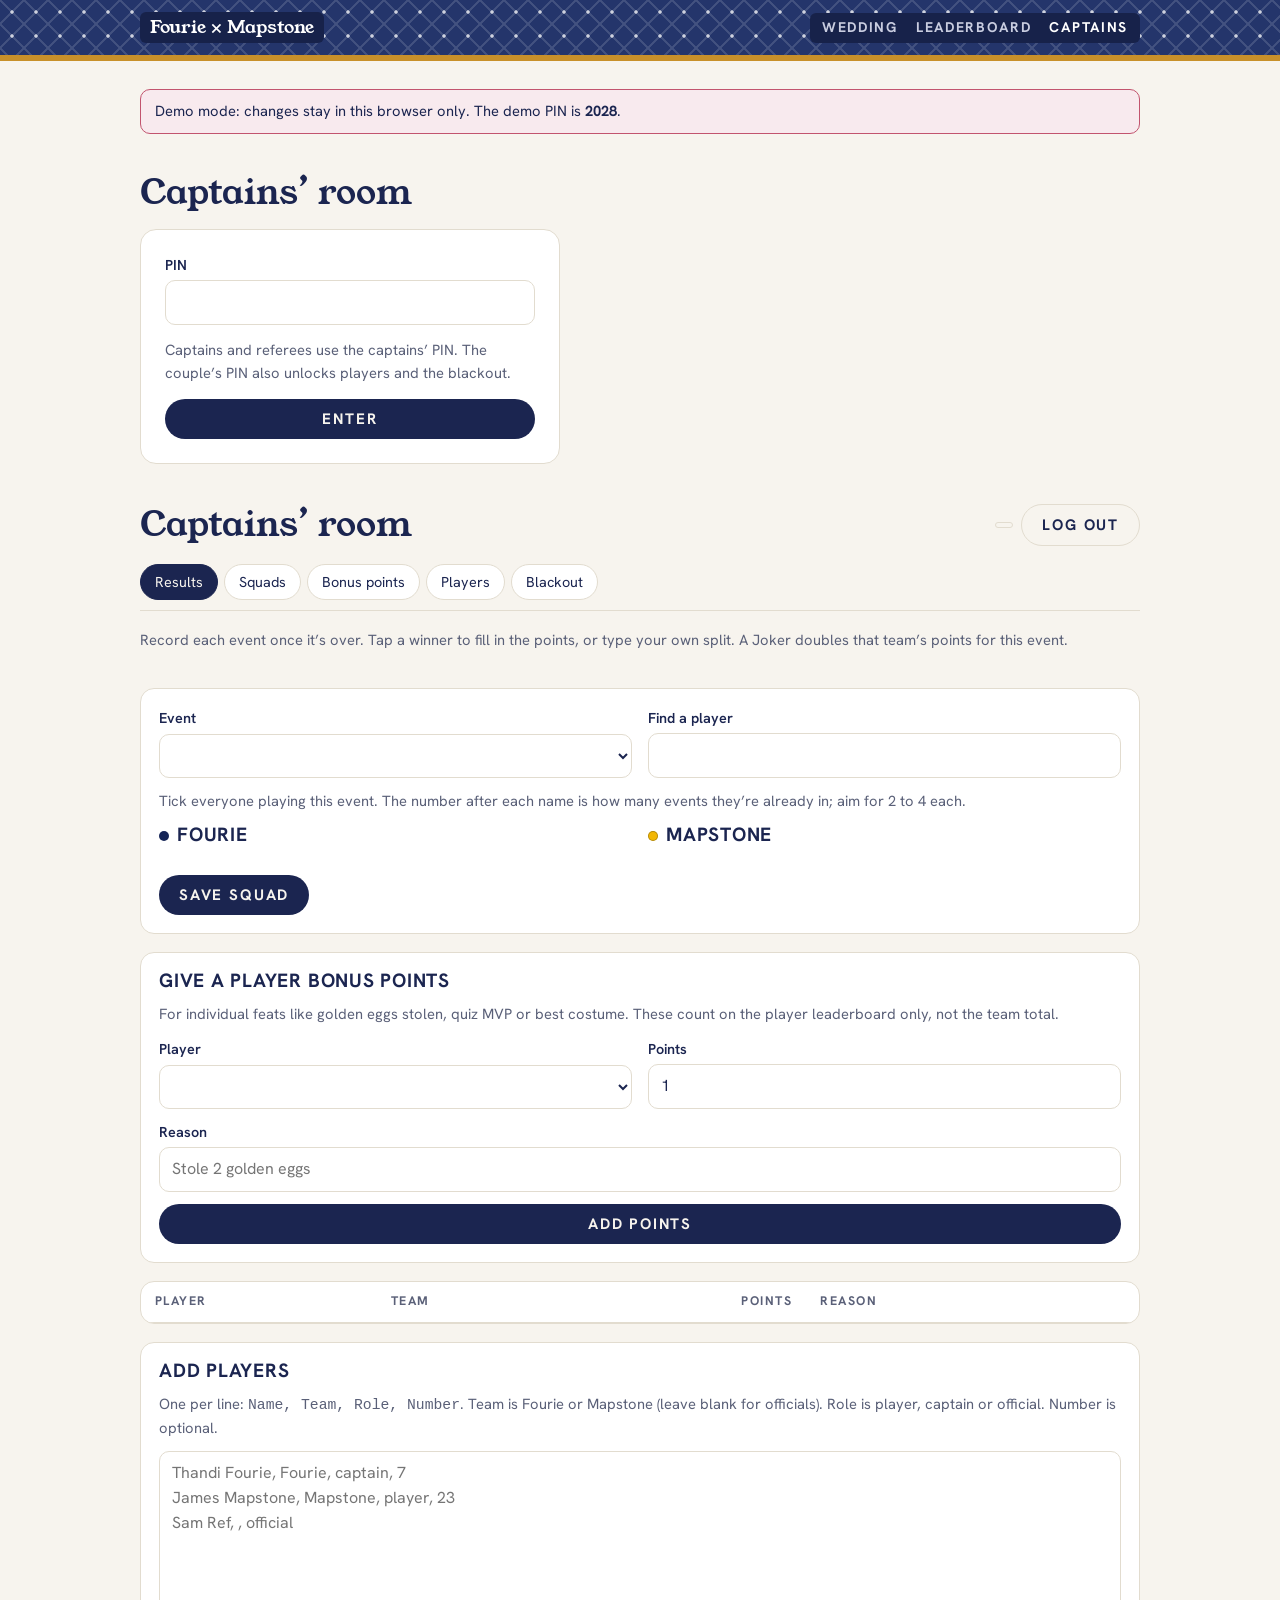
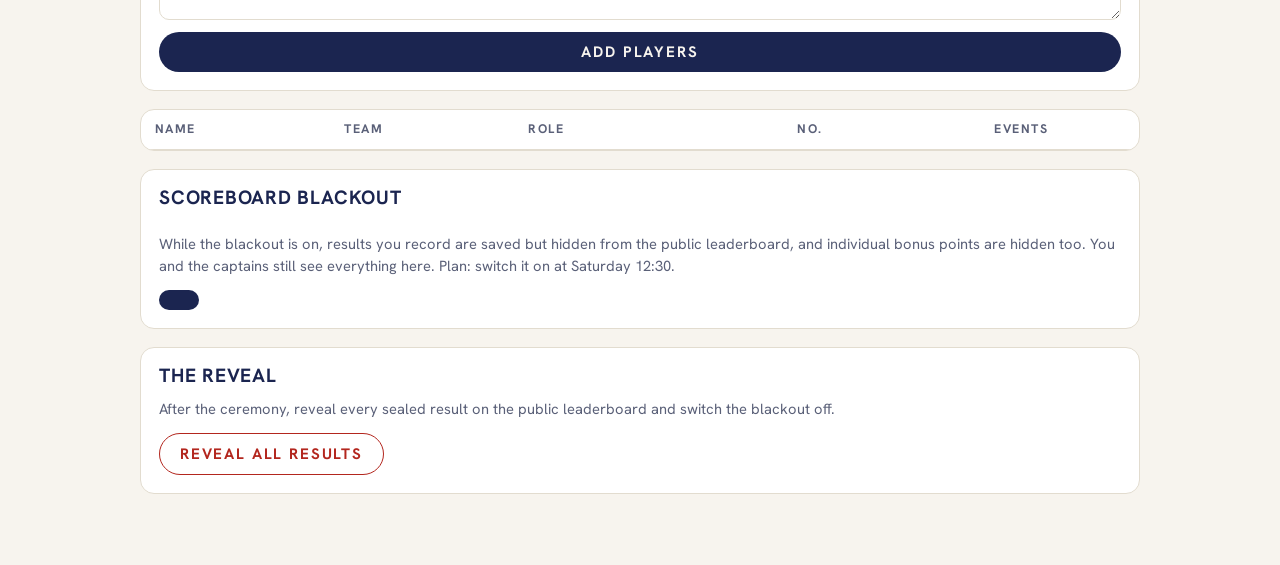
==== commit 8f5f9d02: "Use the crest's ink blue for Fourie Co-Authored-By: Claude Opus 5.5 (1M context) <noreply@anthropic." ====
--- a/captains.html
+++ b/captains.html
@@ -36,10 +36,10 @@
     <g clip-path="url(#shieldClip)">
       <rect width="100" height="110" fill="#D9A63A"/>
       <g transform="rotate(45 50 60)">
-        <rect x="-40" y="-40" width="12" height="200" fill="#1F3A93"/><rect x="-16" y="-40" width="12" height="200" fill="#1F3A93"/>
-        <rect x="8" y="-40" width="12" height="200" fill="#1F3A93"/><rect x="32" y="-40" width="12" height="200" fill="#1F3A93"/>
-        <rect x="56" y="-40" width="12" height="200" fill="#1F3A93"/><rect x="80" y="-40" width="12" height="200" fill="#1F3A93"/>
-        <rect x="104" y="-40" width="12" height="200" fill="#1F3A93"/><rect x="128" y="-40" width="12" height="200" fill="#1F3A93"/>
+        <rect x="-40" y="-40" width="12" height="200" fill="#142456"/><rect x="-16" y="-40" width="12" height="200" fill="#142456"/>
+        <rect x="8" y="-40" width="12" height="200" fill="#142456"/><rect x="32" y="-40" width="12" height="200" fill="#142456"/>
+        <rect x="56" y="-40" width="12" height="200" fill="#142456"/><rect x="80" y="-40" width="12" height="200" fill="#142456"/>
+        <rect x="104" y="-40" width="12" height="200" fill="#142456"/><rect x="128" y="-40" width="12" height="200" fill="#142456"/>
       </g>
       <rect x="0" y="0" width="100" height="32" fill="#ECE8DF"/>
       <polygon points="50,9 52.6,13.2 57.5,12.5 56.2,17 60,20 56.2,23 57.5,27.5 52.6,26.8 50,31 47.4,26.8 42.5,27.5 43.8,23 40,20 43.8,17 42.5,12.5 47.4,13.2" fill="#B8322A"/>
@@ -167,6 +167,7 @@
 <div class="toast" id="toast" hidden></div>
 
 <script src="assets/config.js"></script>
+<script src="assets/guests.js"></script>
 <script src="assets/store.js"></script>
 <script>
 const $ = id => document.getElementById(id);
--- a/assets/board.css
+++ b/assets/board.css
@@ -2,11 +2,11 @@
 :root{
   --bg:#F7F4EE; --surface:#ffffff; --fg:#1B2550; --muted:#5a6078; --line:#E2DCCF;
   --indigo:#24356B; --indigo-deep:#17224A; --ochre:#C8902A;
-  --blue:#1F3A93; --midnight:#142456; --canary:#F2B705; --ink:#17150F; --f-argent:#ECE8DF; --m-argent:#F3EEE2; --accent:#C2546E; --ok:#2f7d4f; --err:#b3261e;
+  --blue:#142456; --midnight:#142456; --canary:#F2B705; --ink:#17150F; --f-argent:#ECE8DF; --m-argent:#F3EEE2; --accent:#C2546E; --ok:#2f7d4f; --err:#b3261e;
   --slab:"Young Serif", Georgia, "Times New Roman", serif;
   --cond:"Hanken Grotesk", "Segoe UI", system-ui, sans-serif;
   --body:"Hanken Grotesk", "Segoe UI", system-ui, sans-serif;
-  --print-f:url("data:image/svg+xml,%3Csvg xmlns='http://www.w3.org/2000/svg' width='32' height='32'%3E%3Crect width='32' height='32' fill='%231F3A93'/%3E%3Cpath d='M0 0L32 32M-16 16L16 48M16 -16L48 16' stroke='%23D9A63A' stroke-width='5'/%3E%3Cpath d='M0 0L32 32M-16 16L16 48M16 -16L48 16' stroke='%23142456' stroke-width='1'/%3E%3Ccircle cx='8' cy='24' r='1.6' fill='%23ECE8DF'/%3E%3Ccircle cx='24' cy='8' r='1.6' fill='%23ECE8DF'/%3E%3C/svg%3E");
+  --print-f:url("data:image/svg+xml,%3Csvg xmlns='http://www.w3.org/2000/svg' width='32' height='32'%3E%3Crect width='32' height='32' fill='%23142456'/%3E%3Cpath d='M0 0L32 32M-16 16L16 48M16 -16L48 16' stroke='%23D9A63A' stroke-width='5'/%3E%3Cpath d='M0 0L32 32M-16 16L16 48M16 -16L48 16' stroke='%23142456' stroke-width='1'/%3E%3Ccircle cx='8' cy='24' r='1.6' fill='%23ECE8DF'/%3E%3Ccircle cx='24' cy='8' r='1.6' fill='%23ECE8DF'/%3E%3C/svg%3E");
   --print-m:url("data:image/svg+xml,%3Csvg xmlns='http://www.w3.org/2000/svg' width='28' height='28'%3E%3Crect width='28' height='28' fill='%23F2B705'/%3E%3Cpath d='M5 16L14 8L23 16' fill='none' stroke='%2317150F' stroke-width='3'/%3E%3Ccircle cx='0' cy='28' r='2' fill='%2317150F'/%3E%3Ccircle cx='28' cy='28' r='2' fill='%2317150F'/%3E%3Ccircle cx='14' cy='22' r='1.4' fill='%23F3EEE2'/%3E%3C/svg%3E");
 
 }
@@ -84,7 +84,14 @@
 .btn.danger{background:transparent;color:var(--err);border:1.5px solid var(--err)}
 .btn:disabled{opacity:.5;cursor:default}
 
+.draft{list-style:none;margin:0;padding:0;display:flex;flex-wrap:wrap;gap:6px}
+.draft li{background:var(--surface);border:1px solid var(--line);border-radius:999px;padding:4px 12px;font-size:.9rem}
+
 @media (max-width:560px){
   .score{grid-template-columns:1fr 1fr}
   .score .midcol{grid-column:1 / -1;grid-row:2;flex-direction:row;display:flex;gap:10px;justify-content:center}
 }
+
+/* Fourie ink is close to the dark background, so give its marks a light edge in dark mode. */
+@media (prefers-color-scheme: dark){:root:not([data-theme="light"]) :is(.pill.pf,.df,.tug i:first-child){box-shadow:inset 0 0 0 1.5px var(--f-argent)}}
+:root[data-theme="dark"] :is(.pill.pf,.df,.tug i:first-child){box-shadow:inset 0 0 0 1.5px var(--f-argent)}
